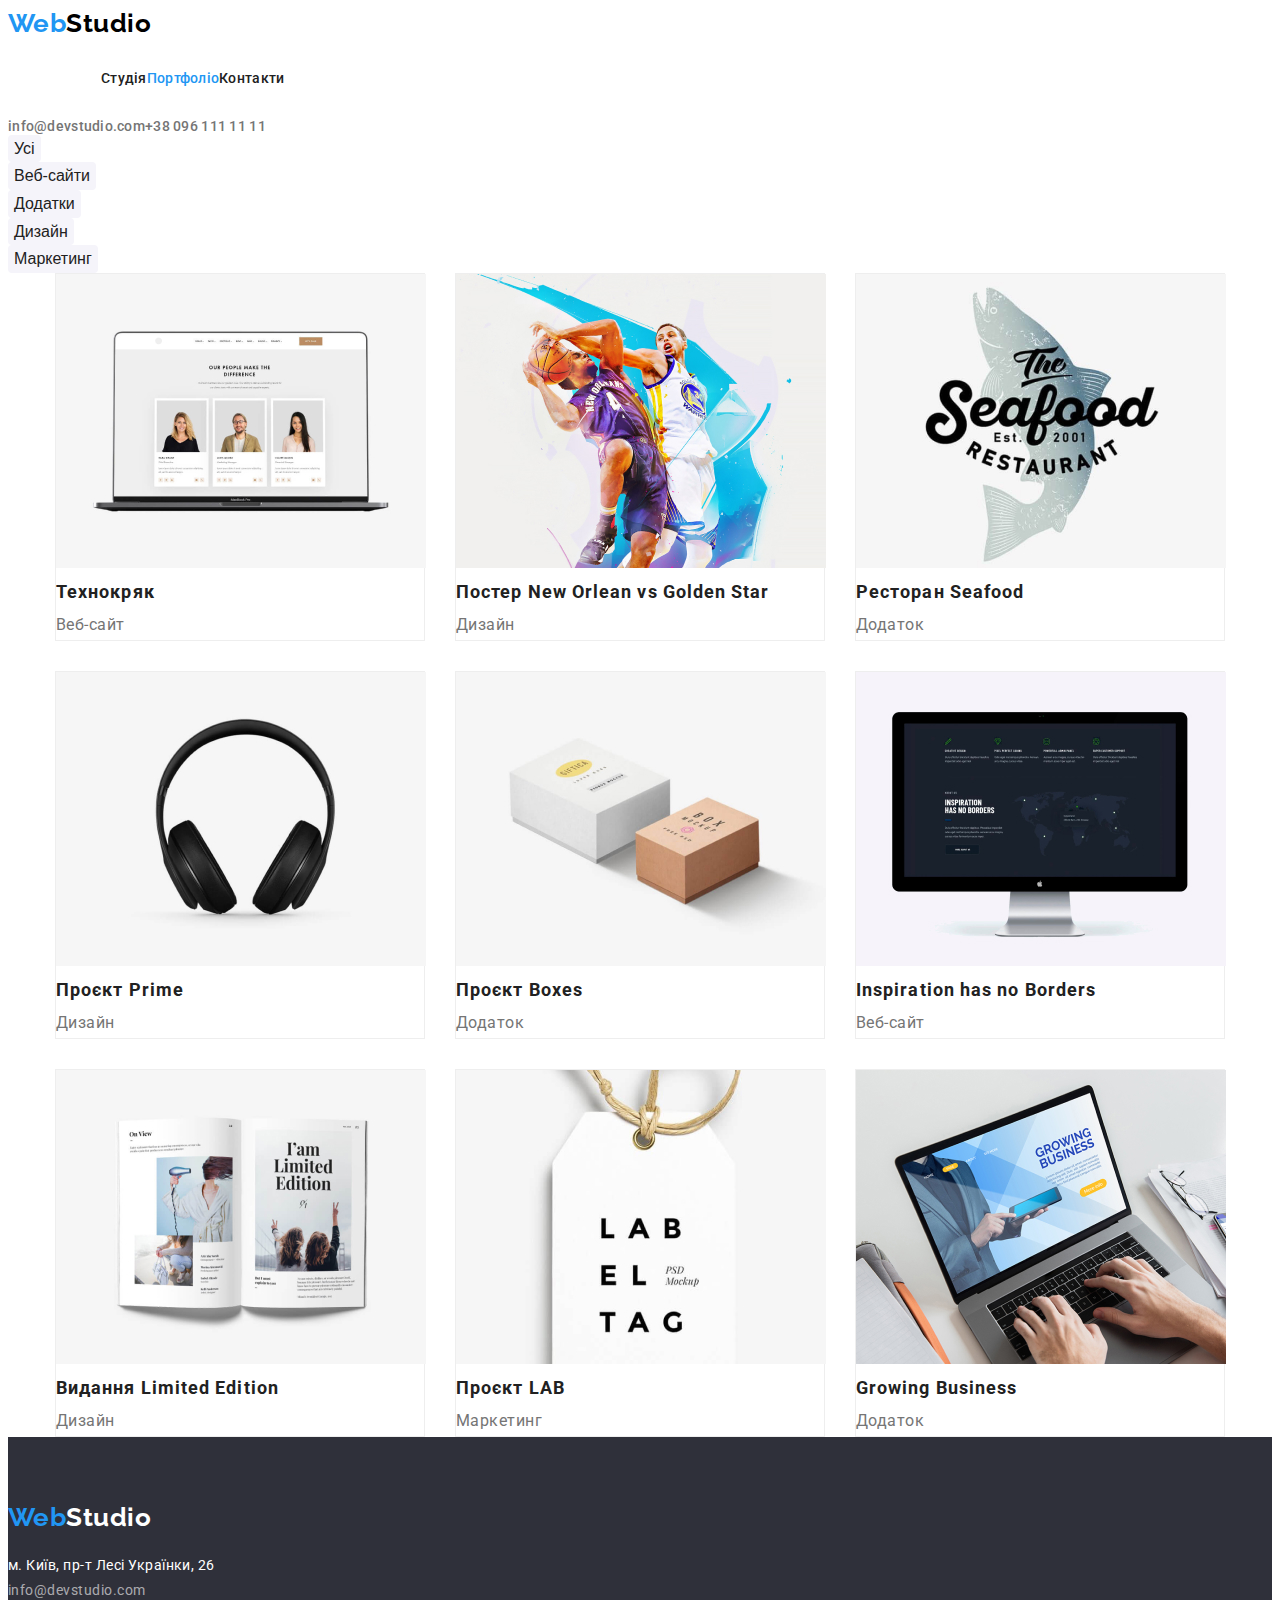
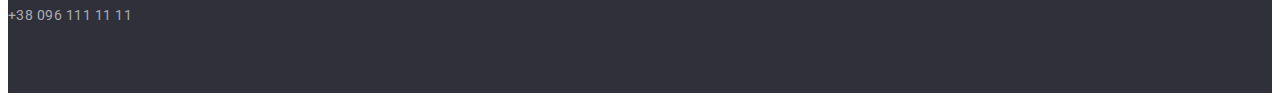
==== portfolio.html @ 0e22a560 "+" ====
<!DOCTYPE html>
<html lang="en">
  <head>
    <meta charset="UTF-8" />
    <meta http-equiv="X-UA-Compatible" content="IE=edge" />
    <meta name="viewport" content="width=device-width, initial-scale=1.0" />
    <title>Document</title>
    <link
      href="https://fonts.googleapis.com/css2?family=Raleway:wght@700&family=Roboto:wght@400;500;700;900&display=swap"
      rel="stylesheet" />
    <link rel="stylesheet" href="./css/styles.css" />
  </head>
  <body>
    <header class="header">
      <a href="/" class="logo"><span class="logotype">Web</span>Studio</a>

      <nav>
        <!-- Навігація на інші сторінки -->
        <ul class="site-nav list">
          <li><a href="./index.html" class="link studio">Студія</a></li>
          <li><a href="./portfolio.html" class="link active">Портфоліо</a></li>
          <li><a href="/" class="link contacts">Контакти</a></li>
        </ul>
      </nav>

      <ul class="auth-nav list">
        <li>
          <a href="mailto:info@devstudio.com" class="contacts"
            >info@devstudio.com</a
          >
        </li>
        <li>
          <a href="tel:+380961111111" class="contacts">+38 096 111 11 11</a>
        </li>
      </ul>
    </header>
    <main>
      <!--Section-->
      <section class="section">
        <ul class="list">
          <li>
            <button type="button" class="button2">Усі</button>
          </li>
          <li>
            <button type="button" class="button2">Веб-сайти</button>
          </li>
          <li>
            <button type="button" class="button2">Додатки</button>
          </li>
          <li>
            <button type="button" class="button2">Дизайн</button>
          </li>
          <li>
            <button type="button" class="button2">Маркетинг</button>
          </li>
        </ul>
        <div class="container">
          <h1 hidden></h1>
          <ul class="poster list">
            <li class="item">
              <a>
                <img
                  src="./images/img7.jpg"
                  alt="Екран монітору"
                  width="370"
                  height="294" />
                <div class="item-list">
                  <h2 class="section-hryak">Технокряк</h2>
                  <p class="paragraph3">Веб-сайт</p>
                </div>
              </a>
            </li>
            <li class="item">
              <a>
                <img
                  src="./images/img8.jpg"
                  alt="Гра у баскетбол"
                  width="370"
                  height="294" />
                <div class="item-list">
                  <h2 class="section-hryak">
                    Постер New Orlean vs Golden Star
                  </h2>
                  <p class="paragraph3">Дизайн</p>
                </div>
              </a>
            </li>
            <li class="item">
              <a>
                <img
                  src="./images/img9.jpg"
                  alt="Логотип ресторану Seafood"
                  width="370"
                  height="294" />
                <div class="item-list">
                  <h2 class="section-hryak">Ресторан Seafood</h2>
                  <p class="paragraph3">Додаток</p>
                </div>
              </a>
            </li>
            <li class="item">
              <a>
                <img
                  src="./images/img10.jpg"
                  alt="Навушники"
                  width="370"
                  height="294" />
                <div class="item-list">
                  <h2 class="section-hryak">Проєкт Prime</h2>
                  <p class="paragraph3">Дизайн</p>
                </div>
              </a>
            </li>
            <li class="item">
              <a>
                <img
                  src="./images/img11.jpg"
                  alt="Коробки"
                  width="370"
                  height="294" />
                <div class="item-list">
                  <h2 class="section-hryak">Проєкт Boxes</h2>
                  <p class="paragraph3">Додаток</p>
                </div>
              </a>
            </li>
            <li class="item">
              <a>
                <img
                  src="./images/img12.jpg"
                  alt="Екран монітору"
                  width="370"
                  height="294" />
                <div class="item-list">
                  <h2 class="section-hryak">Inspiration has no Borders</h2>
                  <p class="paragraph3">Веб-сайт</p>
                </div>
              </a>
            </li>
            <li class="item">
              <a>
                <img
                  src="./images/img13.jpg"
                  alt="Сучасний журнал"
                  width="370"
                  height="294" />
                <div class="item-list">
                  <h2 class="section-hryak">Видання Limited Edition</h2>
                  <p class="paragraph3">Дизайн</p>
                </div>
              </a>
            </li>
            <li class="item">
              <a>
                <img
                  src="./images/img14.jpg"
                  alt="Етикетка"
                  width="370"
                  height="294" />
                <div class="item-list">
                  <h2 class="section-hryak">Проєкт LAB</h2>
                  <p class="paragraph3">Маркетинг</p>
                </div>
              </a>
            </li>
            <li class="item">
              <a>
                <img
                  src="./images/img15.jpg"
                  alt="Робота за ноутбуком"
                  width="370"
                  height="294" />
                <div class="item-list">
                  <h2 class="section-hryak">Growing Business</h2>
                  <p class="paragraph3">Додаток</p>
                </div>
              </a>
            </li>
          </ul>
        </div>
      </section>
    </main>
    <!--address-->
    <footer class="footer">
      <a href="./index.html" class="logo-footer"
        ><span class="logotype-footer">Web</span>Studio</a
      >
      <address>
        <ul class="list">
          <li>
            <a
              href="https://www.google.com.ua/maps/@50.4851493,30.4721233,14z?hl=ru"
              target="_blank"
              rel="noopener noreferrer"
              class="city"
              >м. Київ, пр-т Лесі Українки, 26</a
            >
          </li>
          <li>
            <a href="mailto:info@devstudio.com" class="address"
              >info@devstudio.com</a
            >
          </li>
          <li>
            <a href="tel:+380961111111" class="address">+38 096 111 11 11</a>
          </li>
        </ul>
      </address>
    </footer>
  </body>
</html>
---- css/styles.css ----
:root {
  --primary-text-color: #212121;
  --secondary-text-color: #757575;
  --accent-color: #fff;
  --address-color: rgba(255, 255, 255, 0.6);
  --navigation-color: #2196f3;
  --primary-white-color: #fff;
  --background-color: #2f303a;
  --background-color2: #f5f5f5;
  --background-color3: #f5f4fa;
  --logo-color: #000000;
  --button-border-portfolio: #eeeeee;
  --button-portfolio-bckgrn: #ffffff;
}
html {
  box-sizing: border-box;
}
*,
*::before,
*::after {
  box-sizing: inherit;
}
body {
  background-color: var(--accent-color);
  color: var(--primary-text-color);
  font-family: "Roboto", sans-serif;
  letter-spacing: 0.03em;
  line-height: 1.44;
}
h1,
h2,
h3,
h4,
h5,
h6,
p {
  margin-top: 0;
  margin-bottom: 0;
}
/*
.box {
  /* border: 5px solid teal;
  padding: 20px;
  margin: 10px;
  margin-bottom: 20px;
 outline: 2px dashed tomato;
  margin-bottom: 20px;
  padding-: 20px;
  
  height: 100px;
  background-color: green;
}
.btn {
  display: inline-block;
  padding: 10px 20px;
  color: #fff;
  border: 2px solid black;
  border-radius: 2px;
  background-color: green;
  text-decoration: none;
}
.btn:hover {
  color: #f5f5f5;
  background-color: #000000;
  border-color: teal;
}
.btn-icon {
  display: inline-block;
  margin-right: 6px;
  width: 20px;
  height: 20px;
  background-color: skyblue;
  vertical-align: middle;
}
.box {
  height: 100px;
  width: 500px;
  background-color: palegoldenrod;
  margin: 0 auto;
}
*/
.container {
  width: 1200px;
  margin-left: auto;
  margin-right: auto;
  padding-left: 15px;
  padding-right: 15px;
  /*outline: 2px solid teal;*/
}

/*Header*/
.logo {
  color: var(--logo-color);
  font-family: Raleway, sans-serif;
  font-weight: 700;
  font-size: 26px;
  line-height: 1.19;
  text-decoration: none;
}
.header {
  background-color: var(--accent-color);
}
.logo:hover,
.logo:focus {
  color: var(--navigation-color);
}
.logotype {
  color: var(--navigation-color);
}
.list {
  padding: 0;
  margin: 0;
  list-style: none;
}
.main-nav {
  display: flex;
  align-items: center;
}

/*Site nav*/

.site-nav {
  margin-left: 93px;
  display: flex;
}
.site-nav .item {
  align-items: center;
}

/* background-color: darkturquoise;
  margin-right: 50px;
*/
.site-nav .item + .item {
  margin-left: 40px;
}

/*.site-nav .item:last-child{
  margin-right: 0;
}*/

.site-nav .item:not(:last-child) {
  margin-right: 50px;
}

.site-nav .link {
  display: block;
  padding-bottom: 32px;
  padding-top: 32px;
  color: var(--primary-text-color);
  font-weight: 500;
  font-size: 14px;
  line-height: 1.14;
  letter-spacing: 0.02em;
  text-decoration: none;
}

.site-nav .link:hover,
.site-nav .link:focus {
  color: var(--navigation-color);
}
.site-nav .active {
  color: var(--navigation-color);
}
.auth-nav {
  display: flex;
  margin-left: auto;
  font-weight: 500;
  font-size: 14px;
  line-height: 1.14;
}
.auth-nav .item + .item {
  margin-left: 50px;
}
.auth-nav .contacts:hover,
.auth-nav .contacts:focus {
  color: var(--navigation-color);
}
.contacts {
  color: var(--secondary-text-color);
  font-weight: 500;
  font-size: 14px;
  line-height: 1.14;
  letter-spacing: 0.02em;
  text-decoration: none;
  padding-bottom: 32px;
  padding-top: 32px;
}

/*Hero*/
.hero-title {
  color: var(--accent-color);
  font-weight: 900;
  font-size: 44px;
  line-height: 1.36;
  text-align: center;
  letter-spacing: 0.06em;
  text-transform: uppercase;
  margin-top: 0;
  margin-bottom: 30px;
}
/*Section*/
.hero {
  background-color: var(--background-color);
  color: var(--primary-text-color);
  padding-top: 200px;
  padding-bottom: 200px;
}
/*Section*/

.features-list .title {
  color: var(--primary-text-color);
}
.features-list {
  display: flex;
  flex-wrap: wrap;
}
.features-list .item {
  width: 270px;
  background-color: darkblue;
}
.paragraph {
  color: var(--secondary-text-color);
  font-weight: 400;
  font-size: 14px;
  line-height: 1.71;
  margin-bottom: 94px;
}
.section.no-padding {
  padding-top: 0;
  padding-bottom: 0;
}
.section-title {
  color: var(--primary-text-color);
  font-weight: 700;
  font-size: 14px;
  line-height: 1.14;
  text-transform: uppercase;
}
.section-title2 {
  color: var(--primary-text-color);
  font-weight: 700;
  font-size: 36px;
  line-height: 42px;
  text-align: center;
  margin-bottom: 50px;
  margin-top: 188px;
}
.section-hryak {
  color: var(--primary-text-color);
  font-weight: 700;
  font-size: 18px;
  line-height: 2;
  letter-spacing: 0.06em;
}
.button-hero {
  border-radius: 4px;
  background-color: var(--navigation-color);
  color: var(--primary-white-color);
  font-family: inherit;
  text-decoration: none;
  font-weight: 700;
  font-size: 16px;
  line-height: 1.9;
  display: block;
  text-align: center;
  letter-spacing: 0.06em;
  margin: 0 auto;
  padding: 10px 32px;
  min-width: 216px;
  /* cursor: pointer;
  display: inline-block; */
}
.button-hero:active {
  background-color: var(--primary-white-color);
  color: #2196f3;
}
.button2 {
  color: var(--primary-text-color);
  background: var(--background-color3);
  font-weight: 500;
  font-size: 16px;
  line-height: 1.6;
  text-align: center;
  border-radius: 4px;
  text-decoration: none;
  border: none;
}
.button2:hover,
.button2:focus {
  color: var(--primary-white-color);
  background-color: var(--navigation-color);
  border-radius: 4px;
}
.button2:active {
  background-color: var(--primary-white-color);
  color: var(--navigation-color);
}

.paragraph2 {
  color: var(--secondary-text-color);
  font-weight: 400;
  font-size: 16px;
  line-height: 1.18;
  text-align: center;
}
.paragraph3 {
  color: var(--secondary-text-color);
  font-weight: 400;
  font-size: 16px;
  line-height: 1.87;
}
.people {
  background: var(--background-color3);
}
.title {
  font-weight: 700;
  font-size: 14px;
  line-height: 1.14;
  margin-bottom: 10px;
}
.title2 {
  color: var(--primary-text-color);
  font-weight: 500;
  font-size: 16px;
  line-height: 1.18;
  text-align: center;
  margin-bottom: 10px;
}
/*Footer*/
.logo-footer {
  color: var(--accent-color);
  font-family: "Raleway";
  font-style: normal;
  font-weight: 700;
  font-size: 26px;
  line-height: 1.2;
  text-decoration: none;
  display: inline-block;
  margin-bottom: 20px;
}
.logotype-footer {
  color: var(--navigation-color);
}
.logo-footer:hover,
.logo-footer:focus {
  color: var(--navigation-color);
}
.footer {
  background-color: var(--background-color);
}
.address:hover,
.address:focus {
  color: var(--navigation-color);
}
.city {
  color: var(--primary-white-color);
  font-style: normal;
  font-weight: 400;
  font-size: 14px;
  line-height: 1.71;
  text-decoration: none;
  display: inline-block;
}
.city:hover,
.city:focus {
  color: var(--navigation-color);
}
.address {
  color: var(--address-color);
  font-style: normal;
  font-weight: 400;
  font-size: 14px;
  line-height: 1.71;
  text-decoration: none;
  margin-bottom: 9px;
}
.footer {
  padding-top: 65px;
  padding-bottom: 65px;
}

/* Portfolio*/

/*.container {
  width: 1200px;
  padding-left: ;
  padding-right: ;
  margin-left: auto;
  margin-right: auto;
}*/

.poster {
  display: flex;
  flex-wrap: wrap;
  gap: 30px;
}
.poster .item {
  width: 370px;
  background-color: var(--button-portfolio-bckgrn);
  border: 1px solid var(--button-border-portfolio);
}
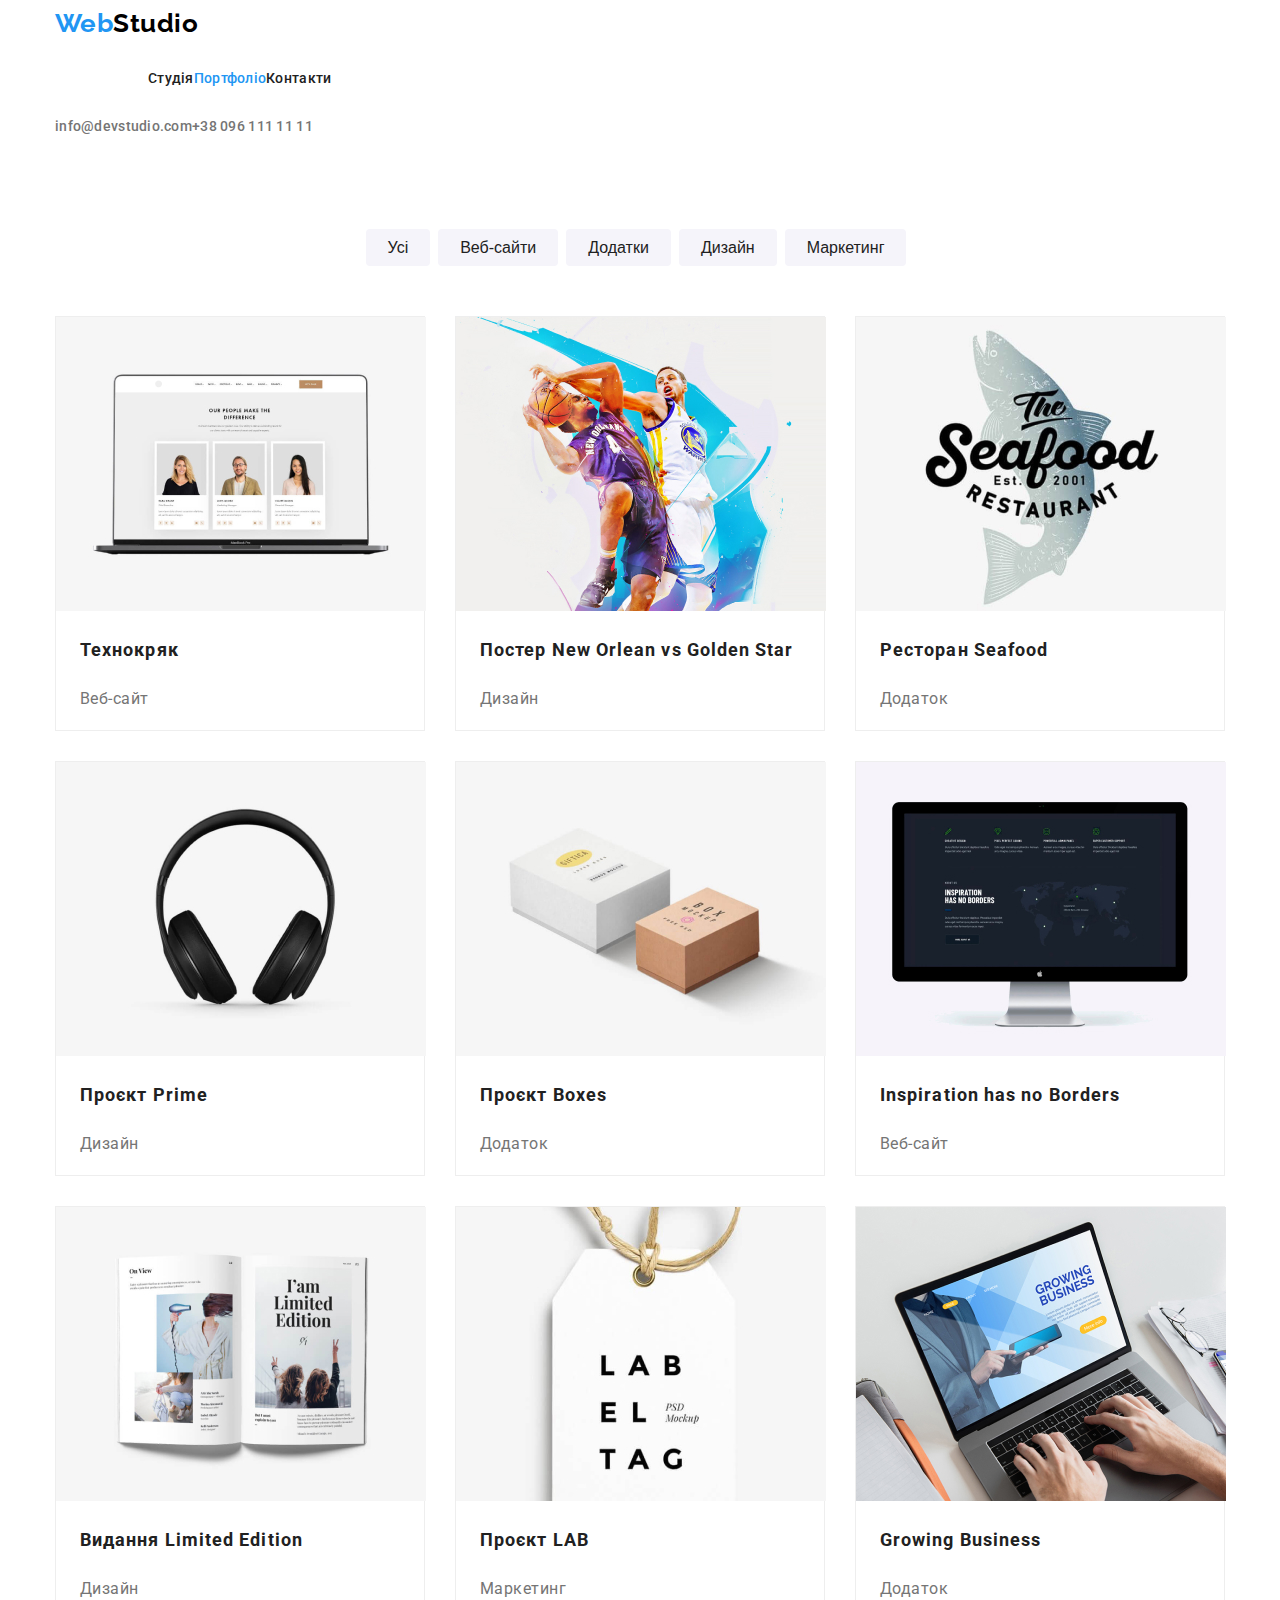
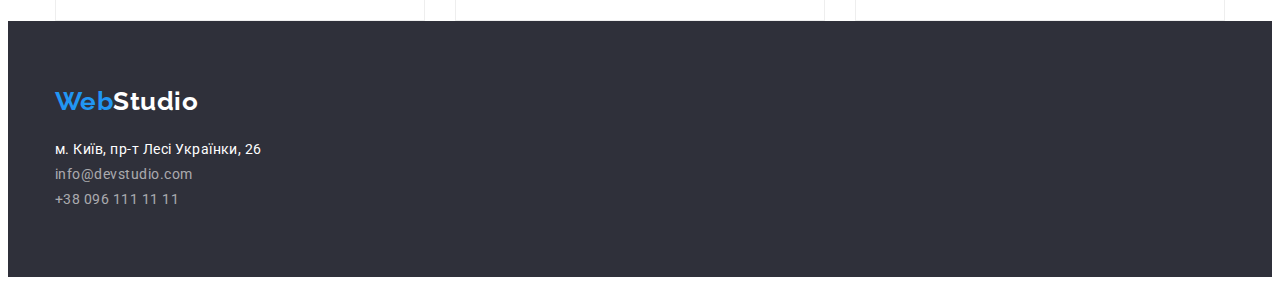
==== commit 5336495e: "+" ====
--- a/portfolio.html
+++ b/portfolio.html
@@ -12,48 +12,54 @@
   </head>
   <body>
     <header class="header">
-      <a href="/" class="logo"><span class="logotype">Web</span>Studio</a>
+      <div class="container">
+        <a href="/" class="logo"><span class="logotype">Web</span>Studio</a>
 
-      <nav>
-        <!-- Навігація на інші сторінки -->
-        <ul class="site-nav list">
-          <li><a href="./index.html" class="link studio">Студія</a></li>
-          <li><a href="./portfolio.html" class="link active">Портфоліо</a></li>
-          <li><a href="/" class="link contacts">Контакти</a></li>
+        <nav>
+          <!-- Навігація на інші сторінки -->
+          <ul class="site-nav list">
+            <li><a href="./index.html" class="link studio">Студія</a></li>
+            <li>
+              <a href="./portfolio.html" class="link active">Портфоліо</a>
+            </li>
+            <li><a href="/" class="link contacts">Контакти</a></li>
+          </ul>
+        </nav>
+
+        <ul class="auth-nav list">
+          <li>
+            <a href="mailto:info@devstudio.com" class="contacts"
+              >info@devstudio.com</a
+            >
+          </li>
+          <li>
+            <a href="tel:+380961111111" class="contacts">+38 096 111 11 11</a>
+          </li>
         </ul>
-      </nav>
-
-      <ul class="auth-nav list">
-        <li>
-          <a href="mailto:info@devstudio.com" class="contacts"
-            >info@devstudio.com</a
-          >
-        </li>
-        <li>
-          <a href="tel:+380961111111" class="contacts">+38 096 111 11 11</a>
-        </li>
-      </ul>
+      </div>
     </header>
     <main>
       <!--Section-->
       <section class="section">
-        <ul class="list">
-          <li>
-            <button type="button" class="button2">Усі</button>
-          </li>
-          <li>
-            <button type="button" class="button2">Веб-сайти</button>
-          </li>
-          <li>
-            <button type="button" class="button2">Додатки</button>
-          </li>
-          <li>
-            <button type="button" class="button2">Дизайн</button>
-          </li>
-          <li>
-            <button type="button" class="button2">Маркетинг</button>
-          </li>
-        </ul>
+        <div class="container">
+          <ul class="knopka list">
+            <li class="item">
+              <button type="button" class="button2">Усі</button>
+            </li>
+            <li class="item">
+              <button type="button" class="button2">Веб-сайти</button>
+            </li>
+            <li class="item">
+              <button type="button" class="button2">Додатки</button>
+            </li>
+            <li class="item">
+              <button type="button" class="button2">Дизайн</button>
+            </li>
+            <li class="item">
+              <button type="button" class="button2">Маркетинг</button>
+            </li>
+          </ul>
+        </div>
         <div class="container">
           <h1 hidden></h1>
           <ul class="poster list">
@@ -182,30 +188,32 @@
     </main>
     <!--address-->
     <footer class="footer">
-      <a href="./index.html" class="logo-footer"
-        ><span class="logotype-footer">Web</span>Studio</a
-      >
-      <address>
-        <ul class="list">
-          <li>
-            <a
-              href="https://www.google.com.ua/maps/@50.4851493,30.4721233,14z?hl=ru"
-              target="_blank"
-              rel="noopener noreferrer"
-              class="city"
-              >м. Київ, пр-т Лесі Українки, 26</a
-            >
-          </li>
-          <li>
-            <a href="mailto:info@devstudio.com" class="address"
-              >info@devstudio.com</a
-            >
-          </li>
-          <li>
-            <a href="tel:+380961111111" class="address">+38 096 111 11 11</a>
-          </li>
-        </ul>
-      </address>
+      <div class="container">
+        <a href="./index.html" class="logo-footer"
+          ><span class="logotype-footer">Web</span>Studio</a
+        >
+        <address>
+          <ul class="list">
+            <li>
+              <a
+                href="https://www.google.com.ua/maps/@50.4851493,30.4721233,14z?hl=ru"
+                target="_blank"
+                rel="noopener noreferrer"
+                class="city"
+                >м. Київ, пр-т Лесі Українки, 26</a
+              >
+            </li>
+            <li>
+              <a href="mailto:info@devstudio.com" class="address"
+                >info@devstudio.com</a
+              >
+            </li>
+            <li>
+              <a href="tel:+380961111111" class="address">+38 096 111 11 11</a>
+            </li>
+          </ul>
+        </address>
+      </div>
     </footer>
   </body>
 </html>
--- a/css/styles.css
+++ b/css/styles.css
@@ -11,6 +11,9 @@
   --logo-color: #000000;
   --button-border-portfolio: #eeeeee;
   --button-portfolio-bckgrn: #ffffff;
+  --box-shadow-people: 0px 1px 3px rgba(0, 0, 0, 0.12),
+    0px 1px 1px rgba(0, 0, 0, 0.14), 0px 2px 1px rgba(0, 0, 0, 0.2);
+  --border-radius-people: 0px 0px 4px 4px;
 }
 html {
   box-sizing: border-box;
@@ -27,6 +30,7 @@
   letter-spacing: 0.03em;
   line-height: 1.44;
 }
+/*
 h1,
 h2,
 h3,
@@ -37,7 +41,6 @@
   margin-top: 0;
   margin-bottom: 0;
 }
-/*
 .box {
   /* border: 5px solid teal;
   padding: 20px;
@@ -198,13 +201,13 @@
   margin-top: 0;
   margin-bottom: 30px;
 }
-/*Section*/
 .hero {
   background-color: var(--background-color);
   color: var(--primary-text-color);
   padding-top: 200px;
   padding-bottom: 200px;
 }
+
 /*Section*/
 
 .features-list .title {
@@ -216,8 +219,30 @@
 }
 .features-list .item {
   width: 270px;
-  background-color: darkblue;
-}
+  margin-right: 30px;
+  margin-top: 94px;
+}
+.features-list .item:last-child {
+  margin-right: 0px;
+}
+/*
+.people {
+  background: var(--background-color3);
+  display: flex;
+  flex-wrap: wrap;
+}
+.people .item {
+  width: 270px;
+  background-color: var(--accent-color);
+  margin-bottom: 94px;
+  box-shadow: var(--box-shadow-people);
+  border-radius: var(--border-radius-people);
+  margin-right: 30px;
+}
+.people .item:last-child {
+  margin-right:0px;
+}*/
+
 .paragraph {
   color: var(--secondary-text-color);
   font-weight: 400;
@@ -243,7 +268,7 @@
   line-height: 42px;
   text-align: center;
   margin-bottom: 50px;
-  margin-top: 188px;
+  margin-top: 94px;
 }
 .section-hryak {
   color: var(--primary-text-color);
@@ -284,6 +309,19 @@
   border-radius: 4px;
   text-decoration: none;
   border: none;
+  border-radius: 4px;
+  padding: 6px 22px;
+  margin-right: 8px;
+}
+.item .button2:not(last-child) {
+  margin-right: 8px;
+}
+.knopka {
+  display: flex;
+  flex-wrap: wrap;
+  margin-bottom: 50px;
+  margin-top: 94px;
+  justify-content: center;
 }
 .button2:hover,
 .button2:focus {
@@ -311,6 +349,31 @@
 }
 .people {
   background: var(--background-color3);
+  display: flex;
+  flex-wrap: wrap;
+}
+.people .item {
+  width: 270px;
+  background-color: var(--accent-color);
+  margin-bottom: 94px;
+  box-shadow: var(--box-shadow-people);
+  border-radius: var(--border-radius-people);
+  margin-right: 30px;
+}
+.people .item:last-child {
+  margin-right: 0px;
+}
+.devices {
+  display: flex;
+  flex-wrap: wrap;
+  margin-top: 50px;
+  margin-bottom: 94px;
+}
+.devices .item {
+  margin-right: 30px;
+}
+.devices .item:last-child {
+  margin-right: 0px;
 }
 .title {
   font-weight: 700;
@@ -398,4 +461,9 @@
   width: 370px;
   background-color: var(--button-portfolio-bckgrn);
   border: 1px solid var(--button-border-portfolio);
-}
+  margin-bottom: 94 px;
+}
+.item-list {
+  padding-left: 24px;
+  padding-right: 24px;
+}
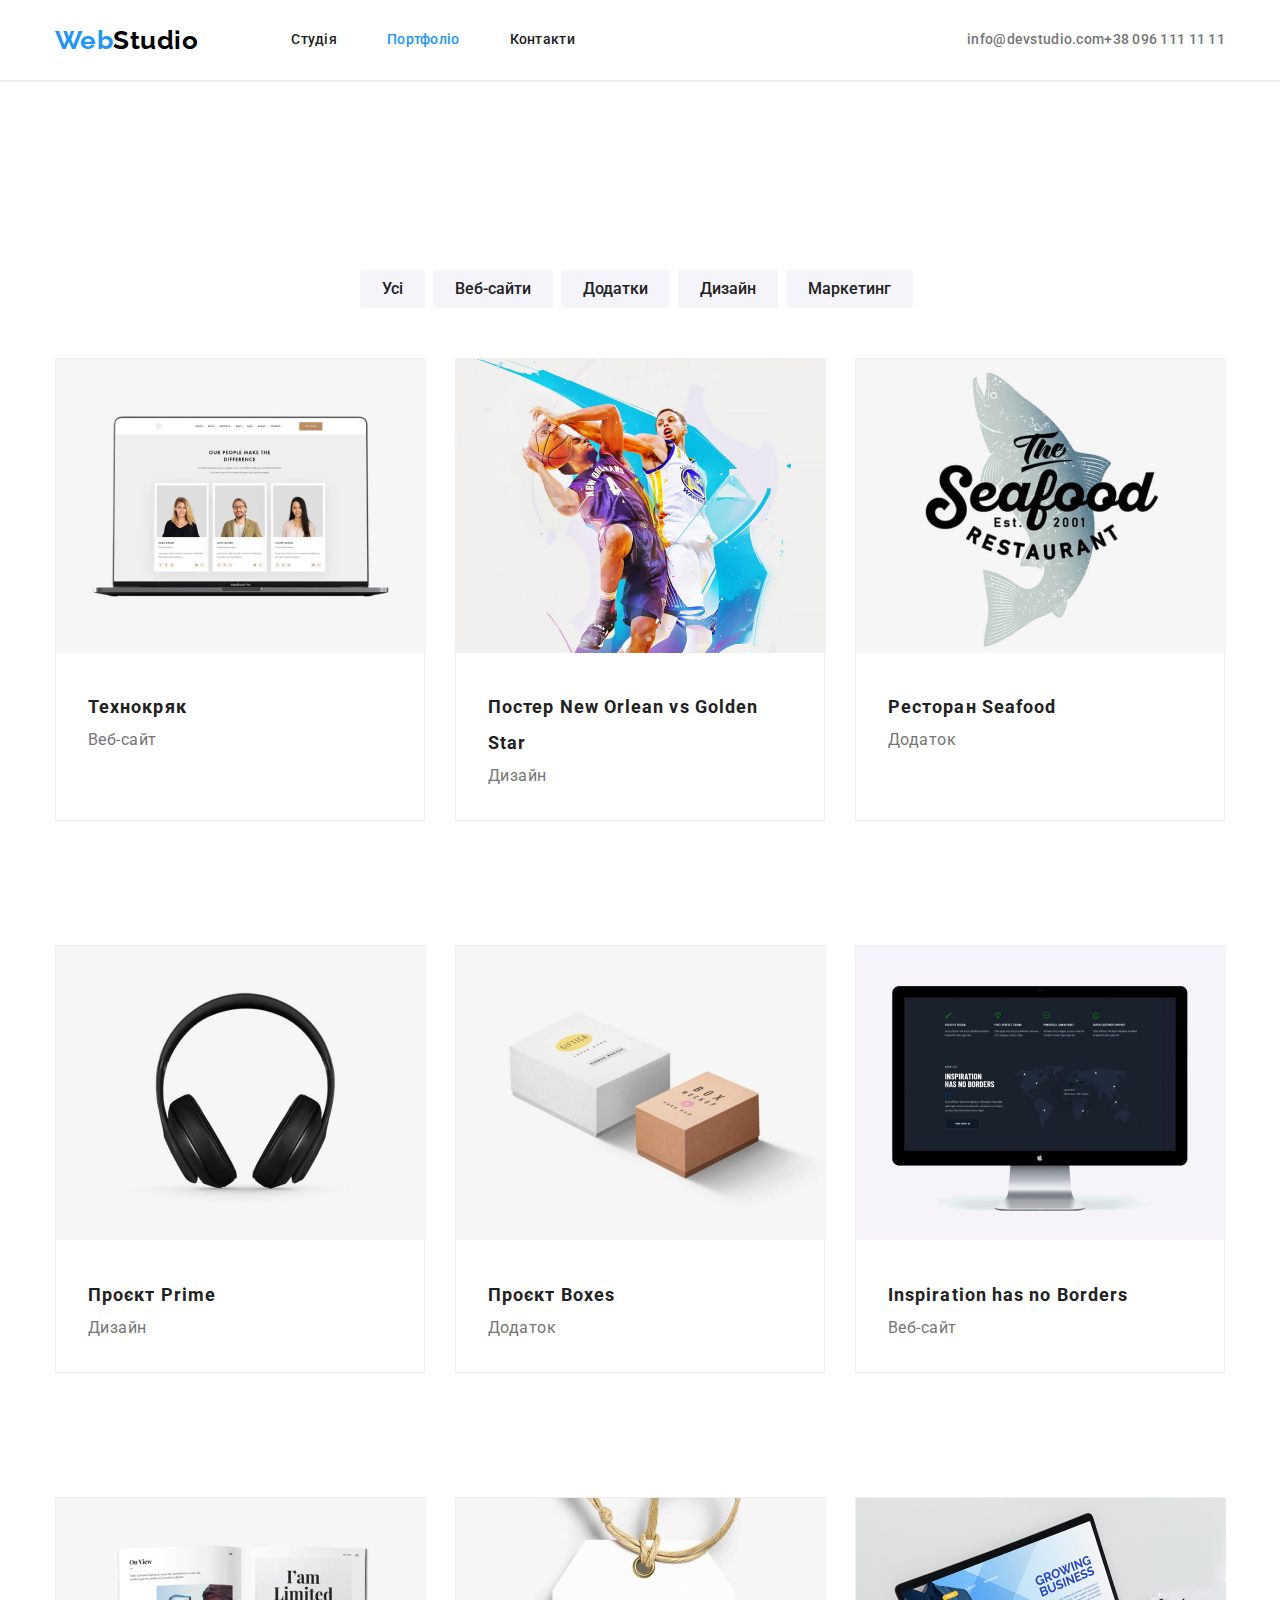
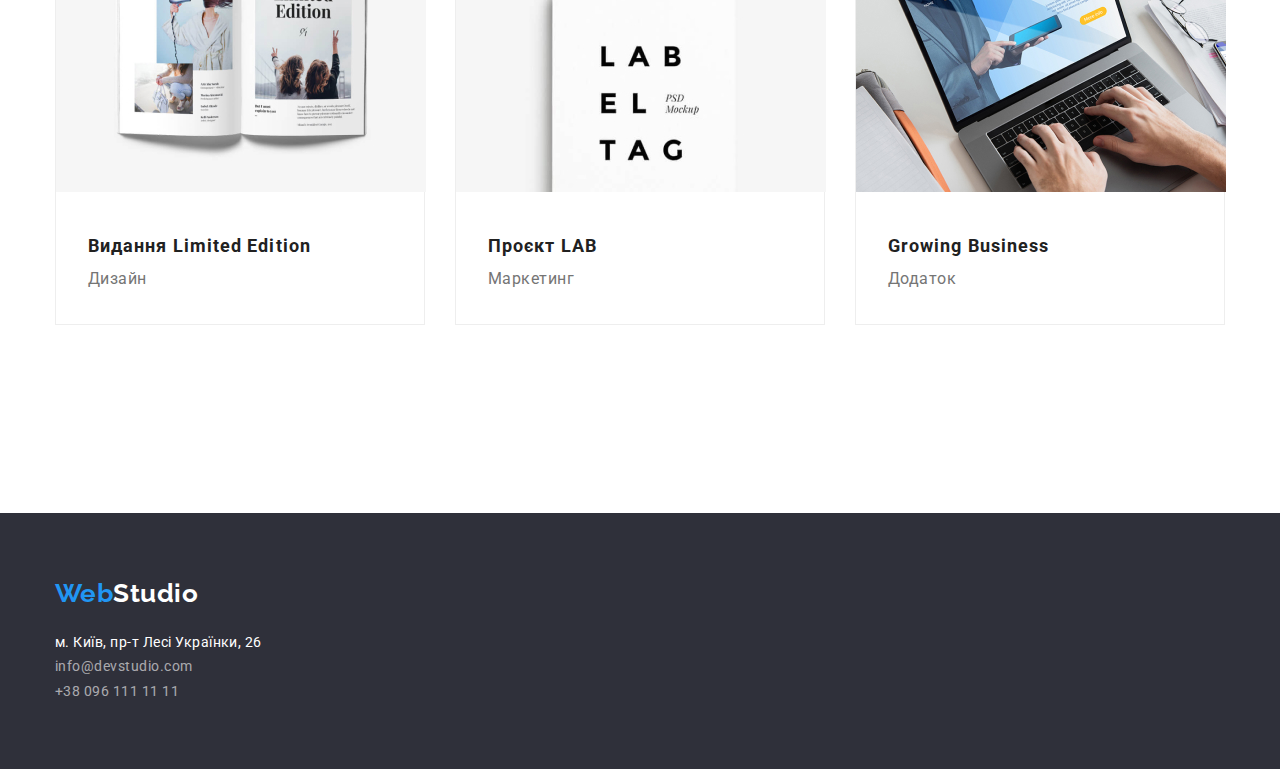
==== commit ca638ac5: "+" ====
--- a/portfolio.html
+++ b/portfolio.html
@@ -8,21 +8,25 @@
     <link
       href="https://fonts.googleapis.com/css2?family=Raleway:wght@700&family=Roboto:wght@400;500;700;900&display=swap"
       rel="stylesheet" />
+    <link
+      rel="stylesheet"
+      href="https://cdnjs.cloudflare.com/ajax/libs/modern-normalize/1.1.0/modern-normalize.min.css" />
     <link rel="stylesheet" href="./css/styles.css" />
   </head>
-  <body>
+  <body class="page">
     <header class="header">
-      <div class="container">
+      <div class="container main-nav">
         <a href="/" class="logo"><span class="logotype">Web</span>Studio</a>
-
         <nav>
           <!-- Навігація на інші сторінки -->
           <ul class="site-nav list">
-            <li><a href="./index.html" class="link studio">Студія</a></li>
-            <li>
+            <li class="item">
+              <a href="./index.html" class="link studio">Студія</a>
+            </li>
+            <li class="item">
               <a href="./portfolio.html" class="link active">Портфоліо</a>
             </li>
-            <li><a href="/" class="link contacts">Контакти</a></li>
+            <li class="item"><a href="/" class="link contacts">Контакти</a></li>
           </ul>
         </nav>
 
@@ -37,6 +41,7 @@
           </li>
         </ul>
       </div>
+      <div class="strip"></div>
     </header>
     <main>
       <!--Section-->
--- a/css/styles.css
+++ b/css/styles.css
@@ -22,6 +22,8 @@
 *::before,
 *::after {
   box-sizing: inherit;
+  margin: 0;
+  padding: 0;
 }
 body {
   background-color: var(--accent-color);
@@ -30,7 +32,6 @@
   letter-spacing: 0.03em;
   line-height: 1.44;
 }
-/*
 h1,
 h2,
 h3,
@@ -41,6 +42,7 @@
   margin-top: 0;
   margin-bottom: 0;
 }
+/*
 .box {
   /* border: 5px solid teal;
   padding: 20px;
@@ -120,6 +122,10 @@
   align-items: center;
 }
 
+.strip {
+  width: 1200;
+  border: 1px solid #ececec;
+}
 /*Site nav*/
 
 .site-nav {
@@ -130,12 +136,9 @@
   align-items: center;
 }
 
-/* background-color: darkturquoise;
-  margin-right: 50px;
-*/
-.site-nav .item + .item {
+/* .site-nav .item + .item {
   margin-left: 40px;
-}
+} */
 
 /*.site-nav .item:last-child{
   margin-right: 0;
@@ -202,13 +205,17 @@
   margin-bottom: 30px;
 }
 .hero {
+  display: block;
   background-color: var(--background-color);
   color: var(--primary-text-color);
-  padding-top: 200px;
-  padding-bottom: 200px;
 }
 
 /*Section*/
+
+.section {
+  padding-bottom: 94px;
+  padding-top: 94px;
+}
 
 .features-list .title {
   color: var(--primary-text-color);
@@ -220,7 +227,6 @@
 .features-list .item {
   width: 270px;
   margin-right: 30px;
-  margin-top: 94px;
 }
 .features-list .item:last-child {
   margin-right: 0px;
@@ -248,11 +254,10 @@
   font-weight: 400;
   font-size: 14px;
   line-height: 1.71;
-  margin-bottom: 94px;
-}
-.section.no-padding {
+}
+.section .no-padding {
   padding-top: 0;
-  padding-bottom: 0;
+  padding-bottom: 94px;
 }
 .section-title {
   color: var(--primary-text-color);
@@ -268,7 +273,6 @@
   line-height: 42px;
   text-align: center;
   margin-bottom: 50px;
-  margin-top: 94px;
 }
 .section-hryak {
   color: var(--primary-text-color);
@@ -292,6 +296,7 @@
   margin: 0 auto;
   padding: 10px 32px;
   min-width: 216px;
+  border: 0;
   /* cursor: pointer;
   display: inline-block; */
 }
@@ -355,7 +360,6 @@
 .people .item {
   width: 270px;
   background-color: var(--accent-color);
-  margin-bottom: 94px;
   box-shadow: var(--box-shadow-people);
   border-radius: var(--border-radius-people);
   margin-right: 30px;
@@ -367,7 +371,6 @@
   display: flex;
   flex-wrap: wrap;
   margin-top: 50px;
-  margin-bottom: 94px;
 }
 .devices .item {
   margin-right: 30px;
@@ -461,9 +464,8 @@
   width: 370px;
   background-color: var(--button-portfolio-bckgrn);
   border: 1px solid var(--button-border-portfolio);
-  margin-bottom: 94 px;
+  margin-bottom: 94px;
 }
 .item-list {
-  padding-left: 24px;
-  padding-right: 24px;
-}
+  padding: 30px 32px;
+}
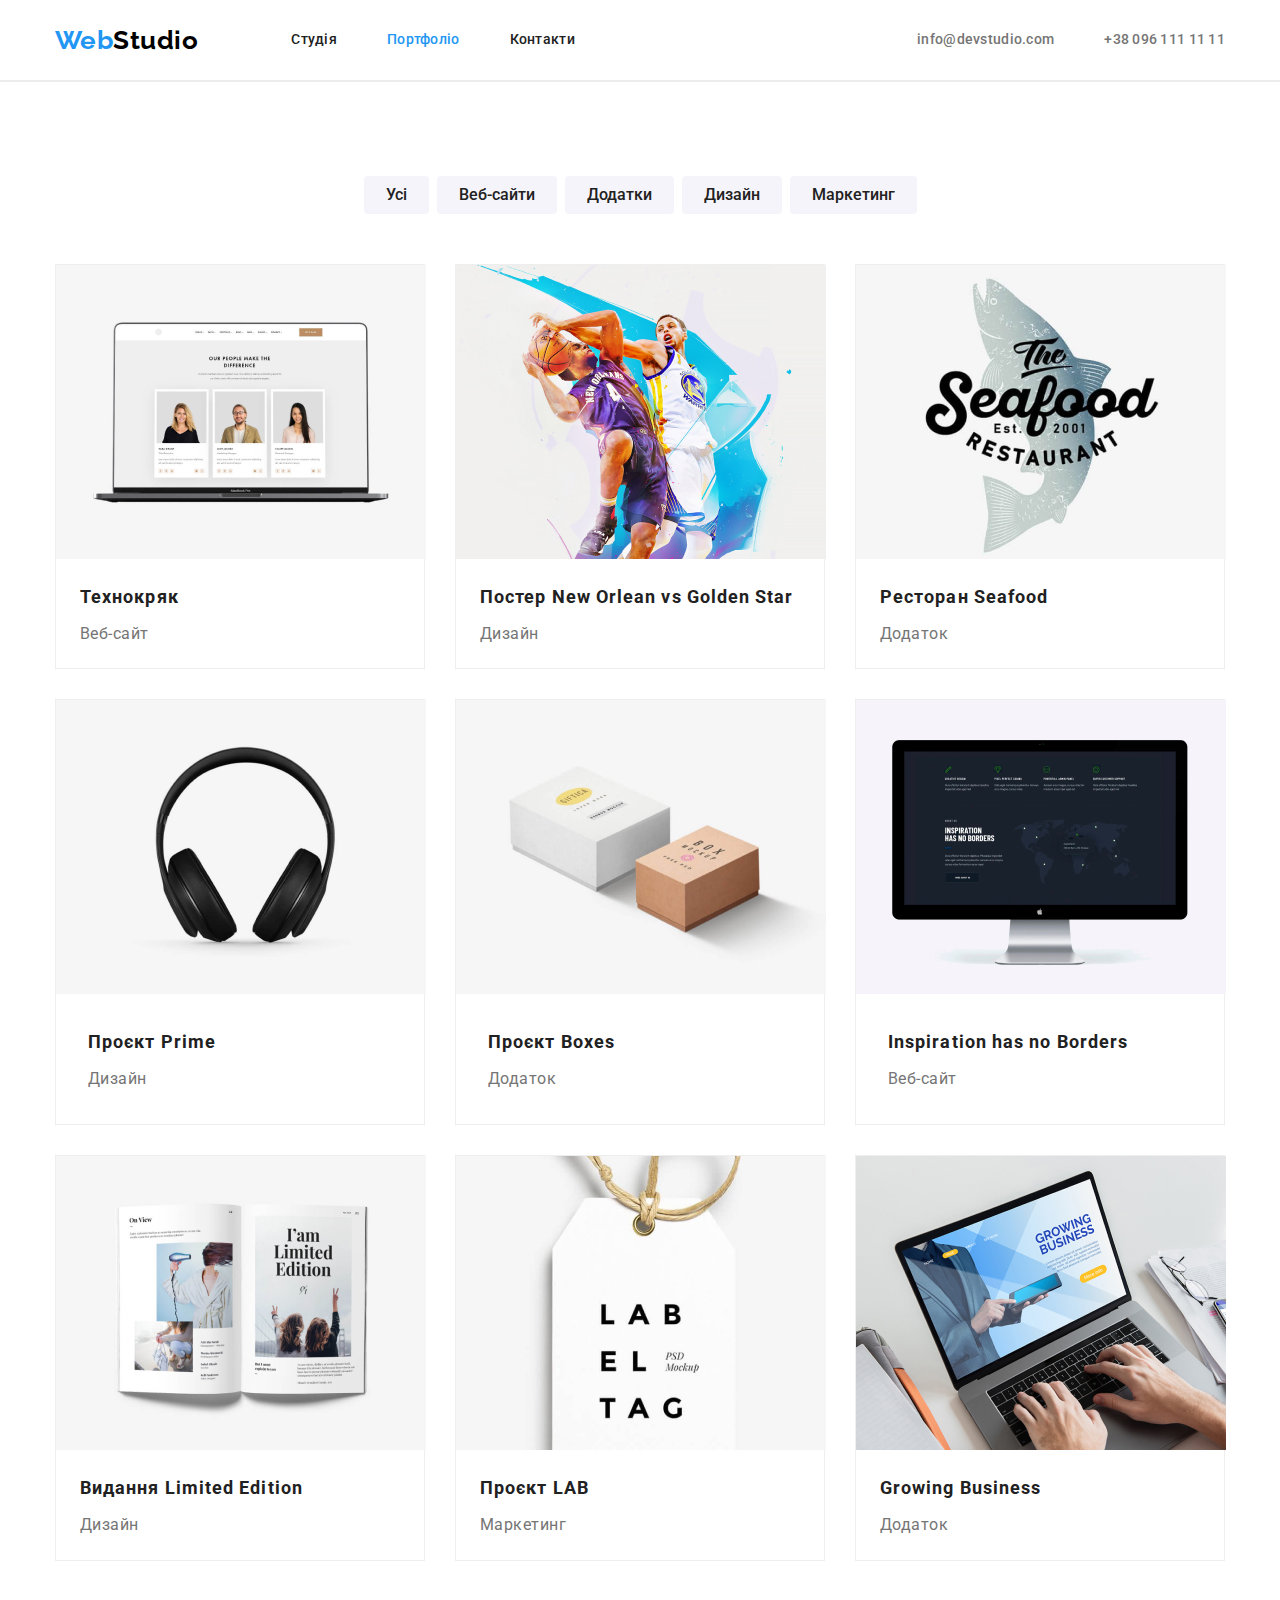
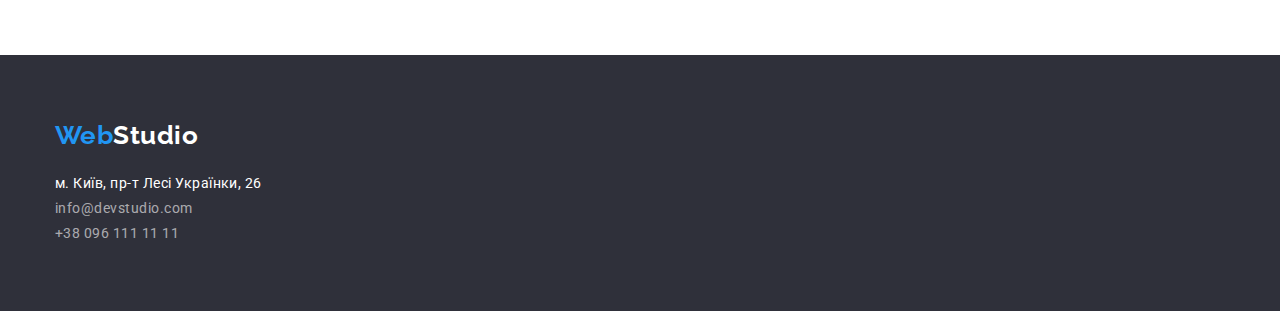
==== commit 5fec0b3b: "+" ====
--- a/portfolio.html
+++ b/portfolio.html
@@ -31,12 +31,12 @@
         </nav>
 
         <ul class="auth-nav list">
-          <li>
+          <li class="item">
             <a href="mailto:info@devstudio.com" class="contacts"
               >info@devstudio.com</a
             >
           </li>
-          <li>
+          <li class="item">
             <a href="tel:+380961111111" class="contacts">+38 096 111 11 11</a>
           </li>
         </ul>
@@ -75,7 +75,7 @@
                   alt="Екран монітору"
                   width="370"
                   height="294" />
-                <div class="item-list">
+                <div class="item-list2">
                   <h2 class="section-hryak">Технокряк</h2>
                   <p class="paragraph3">Веб-сайт</p>
                 </div>
@@ -88,7 +88,7 @@
                   alt="Гра у баскетбол"
                   width="370"
                   height="294" />
-                <div class="item-list">
+                <div class="item-list2">
                   <h2 class="section-hryak">
                     Постер New Orlean vs Golden Star
                   </h2>
@@ -103,7 +103,7 @@
                   alt="Логотип ресторану Seafood"
                   width="370"
                   height="294" />
-                <div class="item-list">
+                <div class="item-list2">
                   <h2 class="section-hryak">Ресторан Seafood</h2>
                   <p class="paragraph3">Додаток</p>
                 </div>
@@ -155,7 +155,7 @@
                   alt="Сучасний журнал"
                   width="370"
                   height="294" />
-                <div class="item-list">
+                <div class="item-list2">
                   <h2 class="section-hryak">Видання Limited Edition</h2>
                   <p class="paragraph3">Дизайн</p>
                 </div>
@@ -168,7 +168,7 @@
                   alt="Етикетка"
                   width="370"
                   height="294" />
-                <div class="item-list">
+                <div class="item-list2">
                   <h2 class="section-hryak">Проєкт LAB</h2>
                   <p class="paragraph3">Маркетинг</p>
                 </div>
@@ -181,7 +181,7 @@
                   alt="Робота за ноутбуком"
                   width="370"
                   height="294" />
-                <div class="item-list">
+                <div class="item-list2">
                   <h2 class="section-hryak">Growing Business</h2>
                   <p class="paragraph3">Додаток</p>
                 </div>
--- a/css/styles.css
+++ b/css/styles.css
@@ -42,6 +42,11 @@
   margin-top: 0;
   margin-bottom: 0;
 }
+
+img {
+  height: auto;
+  vertical-align: top;
+}
 /*
 .box {
   /* border: 5px solid teal;
@@ -174,6 +179,7 @@
   font-size: 14px;
   line-height: 1.14;
 }
+
 .auth-nav .item + .item {
   margin-left: 50px;
 }
@@ -204,11 +210,6 @@
   margin-top: 0;
   margin-bottom: 30px;
 }
-.hero {
-  display: block;
-  background-color: var(--background-color);
-  color: var(--primary-text-color);
-}
 
 /*Section*/
 
@@ -216,7 +217,12 @@
   padding-bottom: 94px;
   padding-top: 94px;
 }
-
+.hero {
+  background-color: var(--background-color);
+  color: var(--primary-text-color);
+  padding-bottom: 200px;
+  padding-top: 200px;
+}
 .features-list .title {
   color: var(--primary-text-color);
 }
@@ -255,9 +261,9 @@
   font-size: 14px;
   line-height: 1.71;
 }
-.section .no-padding {
-  padding-top: 0;
-  padding-bottom: 94px;
+.no-padding {
+  padding-top: 94px;
+  padding-bottom: 0px;
 }
 .section-title {
   color: var(--primary-text-color);
@@ -316,17 +322,20 @@
   border: none;
   border-radius: 4px;
   padding: 6px 22px;
+}
+/* .item .button2:not(last-child) {
   margin-right: 8px;
-}
-.item .button2:not(last-child) {
+ }
+  */
+
+.knopka {
+  display: flex;
+  flex-wrap: wrap;
+  margin-bottom: 50px;
+  justify-content: center;
+}
+.knopka .item:not(:nth-child(5n)) {
   margin-right: 8px;
-}
-.knopka {
-  display: flex;
-  flex-wrap: wrap;
-  margin-bottom: 50px;
-  margin-top: 94px;
-  justify-content: center;
 }
 .button2:hover,
 .button2:focus {
@@ -351,6 +360,7 @@
   font-weight: 400;
   font-size: 16px;
   line-height: 1.87;
+  margin-top: 4px;
 }
 .people {
   background: var(--background-color3);
@@ -464,8 +474,11 @@
   width: 370px;
   background-color: var(--button-portfolio-bckgrn);
   border: 1px solid var(--button-border-portfolio);
-  margin-bottom: 94px;
+  /* margin-bottom: 94px; */
 }
 .item-list {
   padding: 30px 32px;
 }
+.item-list2 {
+  padding: 20px 24px;
+}
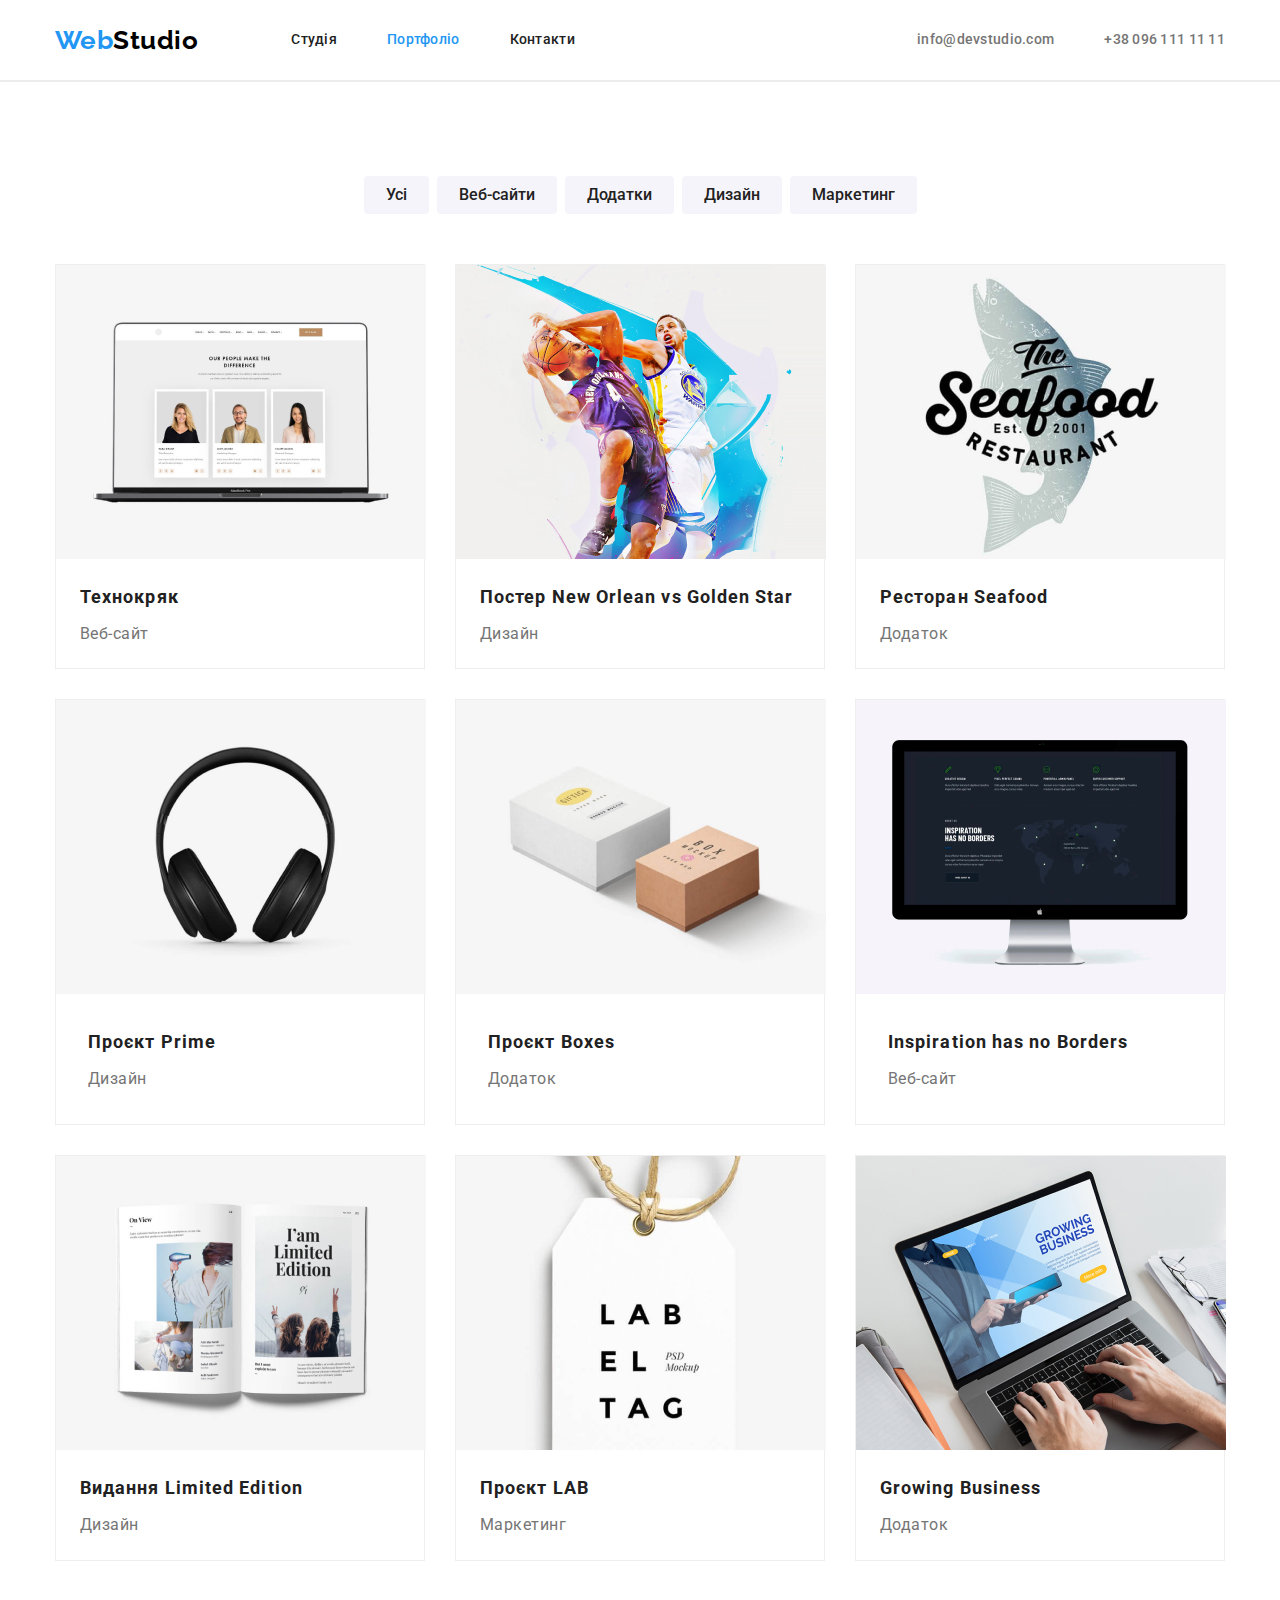
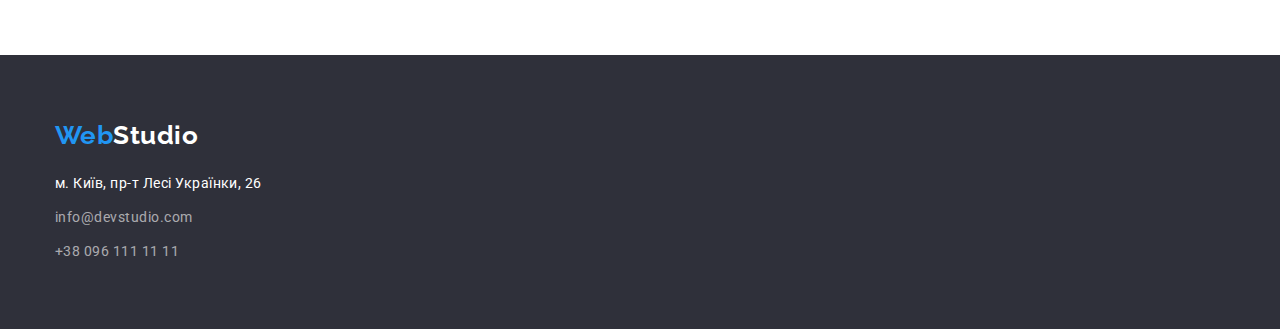
==== commit 5c7cb302: "+" ====
--- a/portfolio.html
+++ b/portfolio.html
@@ -198,8 +198,8 @@
           ><span class="logotype-footer">Web</span>Studio</a
         >
         <address>
-          <ul class="list">
-            <li>
+          <ul class="footer-address list">
+            <li class="item">
               <a
                 href="https://www.google.com.ua/maps/@50.4851493,30.4721233,14z?hl=ru"
                 target="_blank"
@@ -208,12 +208,12 @@
                 >м. Київ, пр-т Лесі Українки, 26</a
               >
             </li>
-            <li>
+            <li class="item">
               <a href="mailto:info@devstudio.com" class="address"
                 >info@devstudio.com</a
               >
             </li>
-            <li>
+            <li class="item">
               <a href="tel:+380961111111" class="address">+38 096 111 11 11</a>
             </li>
           </ul>
--- a/css/styles.css
+++ b/css/styles.css
@@ -131,6 +131,7 @@
   width: 1200;
   border: 1px solid #ececec;
 }
+
 /*Site nav*/
 
 .site-nav {
@@ -140,14 +141,6 @@
 .site-nav .item {
   align-items: center;
 }
-
-/* .site-nav .item + .item {
-  margin-left: 40px;
-} */
-
-/*.site-nav .item:last-child{
-  margin-right: 0;
-}*/
 
 .site-nav .item:not(:last-child) {
   margin-right: 50px;
@@ -262,8 +255,8 @@
   line-height: 1.71;
 }
 .no-padding {
-  padding-top: 94px;
-  padding-bottom: 0px;
+  padding-top: 0px;
+  padding-bottom: 94px;
 }
 .section-title {
   color: var(--primary-text-color);
@@ -323,10 +316,6 @@
   border-radius: 4px;
   padding: 6px 22px;
 }
-/* .item .button2:not(last-child) {
-  margin-right: 8px;
- }
-  */
 
 .knopka {
   display: flex;
@@ -423,6 +412,9 @@
 }
 .footer {
   background-color: var(--background-color);
+}
+.footer-address .item:not(:last-child) {
+  margin-bottom: 9px;
 }
 .address:hover,
 .address:focus {
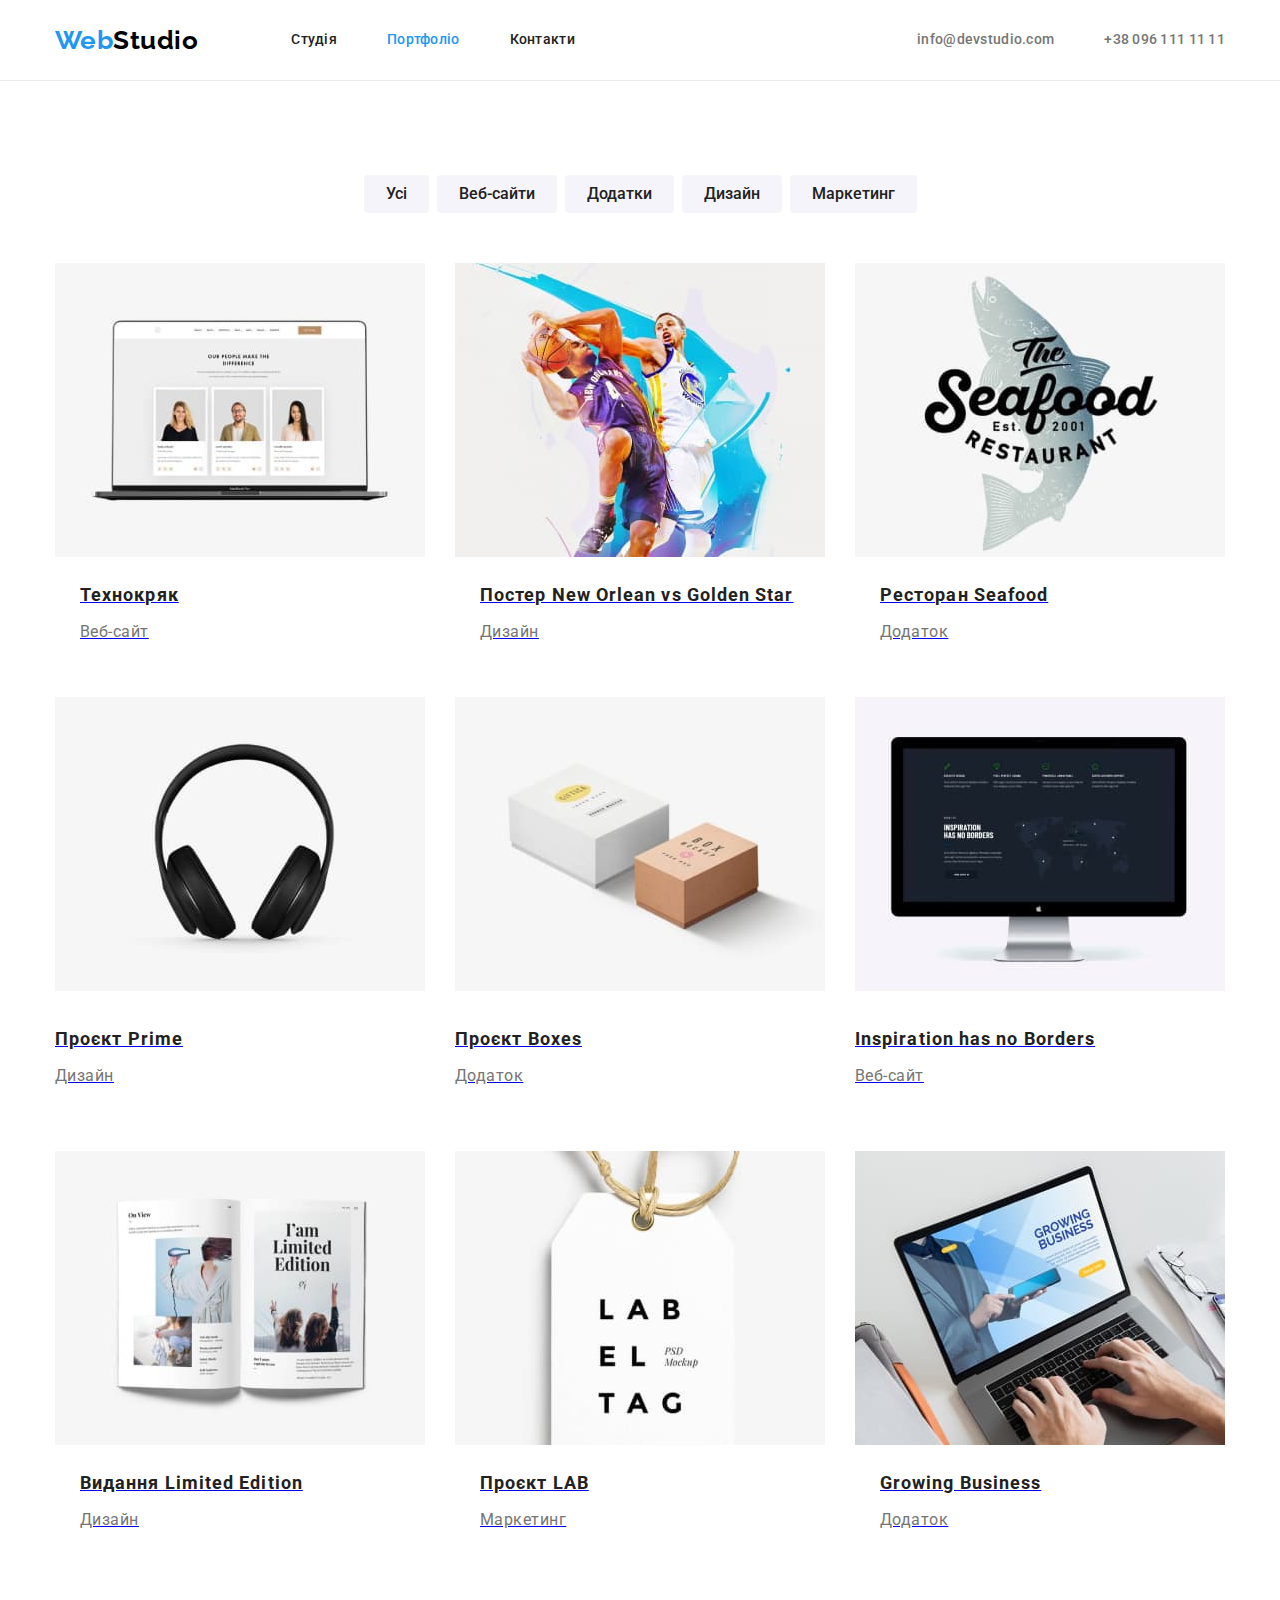
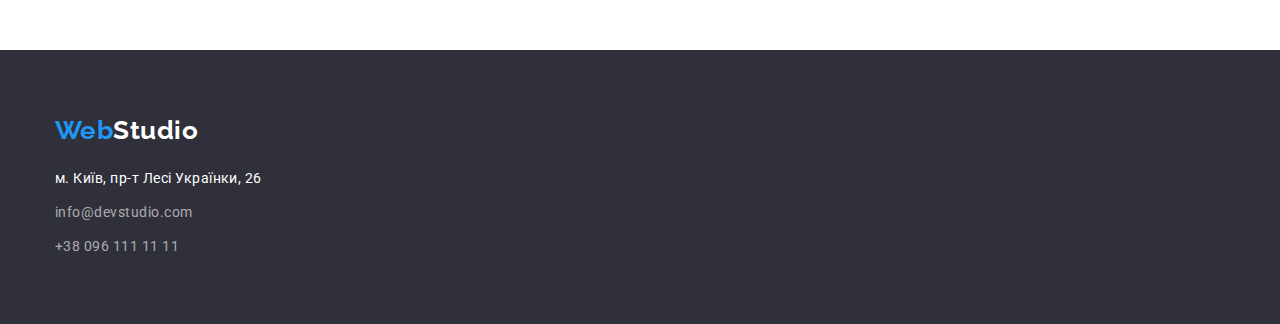
==== commit dffd087d: "Uploaded photos in "Sguoosh"" ====
--- a/portfolio.html
+++ b/portfolio.html
@@ -1,5 +1,5 @@
 <!DOCTYPE html>
-<html lang="en">
+<html lang="ua">
   <head>
     <meta charset="UTF-8" />
     <meta http-equiv="X-UA-Compatible" content="IE=edge" />
@@ -66,10 +66,10 @@
           </ul>
         </div>
         <div class="container">
-          <h1 hidden></h1>
+          <h1 class="visually-hidden">Фото постерів</h1>
           <ul class="poster list">
             <li class="item">
-              <a>
+              <a href="#">
                 <img
                   src="./images/img7.jpg"
                   alt="Екран монітору"
@@ -82,7 +82,7 @@
               </a>
             </li>
             <li class="item">
-              <a>
+              <a href="#">
                 <img
                   src="./images/img8.jpg"
                   alt="Гра у баскетбол"
@@ -97,7 +97,7 @@
               </a>
             </li>
             <li class="item">
-              <a>
+              <a href="#">
                 <img
                   src="./images/img9.jpg"
                   alt="Логотип ресторану Seafood"
@@ -110,7 +110,7 @@
               </a>
             </li>
             <li class="item">
-              <a>
+              <a href="#">
                 <img
                   src="./images/img10.jpg"
                   alt="Навушники"
@@ -123,7 +123,7 @@
               </a>
             </li>
             <li class="item">
-              <a>
+              <a href="#">
                 <img
                   src="./images/img11.jpg"
                   alt="Коробки"
@@ -136,7 +136,7 @@
               </a>
             </li>
             <li class="item">
-              <a>
+              <a href="#">
                 <img
                   src="./images/img12.jpg"
                   alt="Екран монітору"
@@ -149,7 +149,7 @@
               </a>
             </li>
             <li class="item">
-              <a>
+              <a href="#">
                 <img
                   src="./images/img13.jpg"
                   alt="Сучасний журнал"
@@ -162,7 +162,7 @@
               </a>
             </li>
             <li class="item">
-              <a>
+              <a href="#">
                 <img
                   src="./images/img14.jpg"
                   alt="Етикетка"
@@ -175,7 +175,7 @@
               </a>
             </li>
             <li class="item">
-              <a>
+              <a href="#">
                 <img
                   src="./images/img15.jpg"
                   alt="Робота за ноутбуком"
--- a/css/styles.css
+++ b/css/styles.css
@@ -109,6 +109,7 @@
 }
 .header {
   background-color: var(--accent-color);
+  border-bottom: 1px solid #ececec;
 }
 .logo:hover,
 .logo:focus {
@@ -127,10 +128,10 @@
   align-items: center;
 }
 
-.strip {
+/* .strip {
   width: 1200;
   border: 1px solid #ececec;
-}
+} */
 
 /*Site nav*/
 
@@ -202,6 +203,8 @@
   text-transform: uppercase;
   margin-top: 0;
   margin-bottom: 30px;
+  max-width: 696px;
+  margin: 0 auto 30px;
 }
 
 /*Section*/
@@ -215,6 +218,18 @@
   color: var(--primary-text-color);
   padding-bottom: 200px;
   padding-top: 200px;
+}
+.visually-hidden {
+  position: absolute;
+  white-space: nowrap;
+  width: 1px;
+  height: 1px;
+  overflow: hidden;
+  border: 0;
+  padding: 0;
+  clip: rect(0 0 0 0);
+  clip-path: inset(50%);
+  margin: -1px;
 }
 .features-list .title {
   color: var(--primary-text-color);
@@ -260,6 +275,7 @@
 }
 .section-title {
   color: var(--primary-text-color);
+  background-color: red;
   font-weight: 700;
   font-size: 14px;
   line-height: 1.14;
@@ -296,8 +312,8 @@
   padding: 10px 32px;
   min-width: 216px;
   border: 0;
-  /* cursor: pointer;
-  display: inline-block; */
+  cursor: pointer;
+  /* display: inline-block; */
 }
 .button-hero:active {
   background-color: var(--primary-white-color);
@@ -315,6 +331,7 @@
   border: none;
   border-radius: 4px;
   padding: 6px 22px;
+  cursor: pointer;
 }
 
 .knopka {
@@ -369,7 +386,7 @@
 .devices {
   display: flex;
   flex-wrap: wrap;
-  margin-top: 50px;
+  /* margin-top: 50px; */
 }
 .devices .item {
   margin-right: 30px;
@@ -395,7 +412,6 @@
 .logo-footer {
   color: var(--accent-color);
   font-family: "Raleway";
-  font-style: normal;
   font-weight: 700;
   font-size: 26px;
   line-height: 1.2;
@@ -463,14 +479,17 @@
   gap: 30px;
 }
 .poster .item {
-  width: 370px;
+  /* width: 370px; */
+  flex-basis: calc ((100%-60px) / 3);
   background-color: var(--button-portfolio-bckgrn);
-  border: 1px solid var(--button-border-portfolio);
-  /* margin-bottom: 94px; */
+  /* border: 1px solid var(--button-border-portfolio);
+  margin-bottom: 94px; */
 }
 .item-list {
-  padding: 30px 32px;
+  padding: 30px 0px;
 }
 .item-list2 {
   padding: 20px 24px;
-}
+  border: 1px solid transparent;
+  border-top: none;
+}
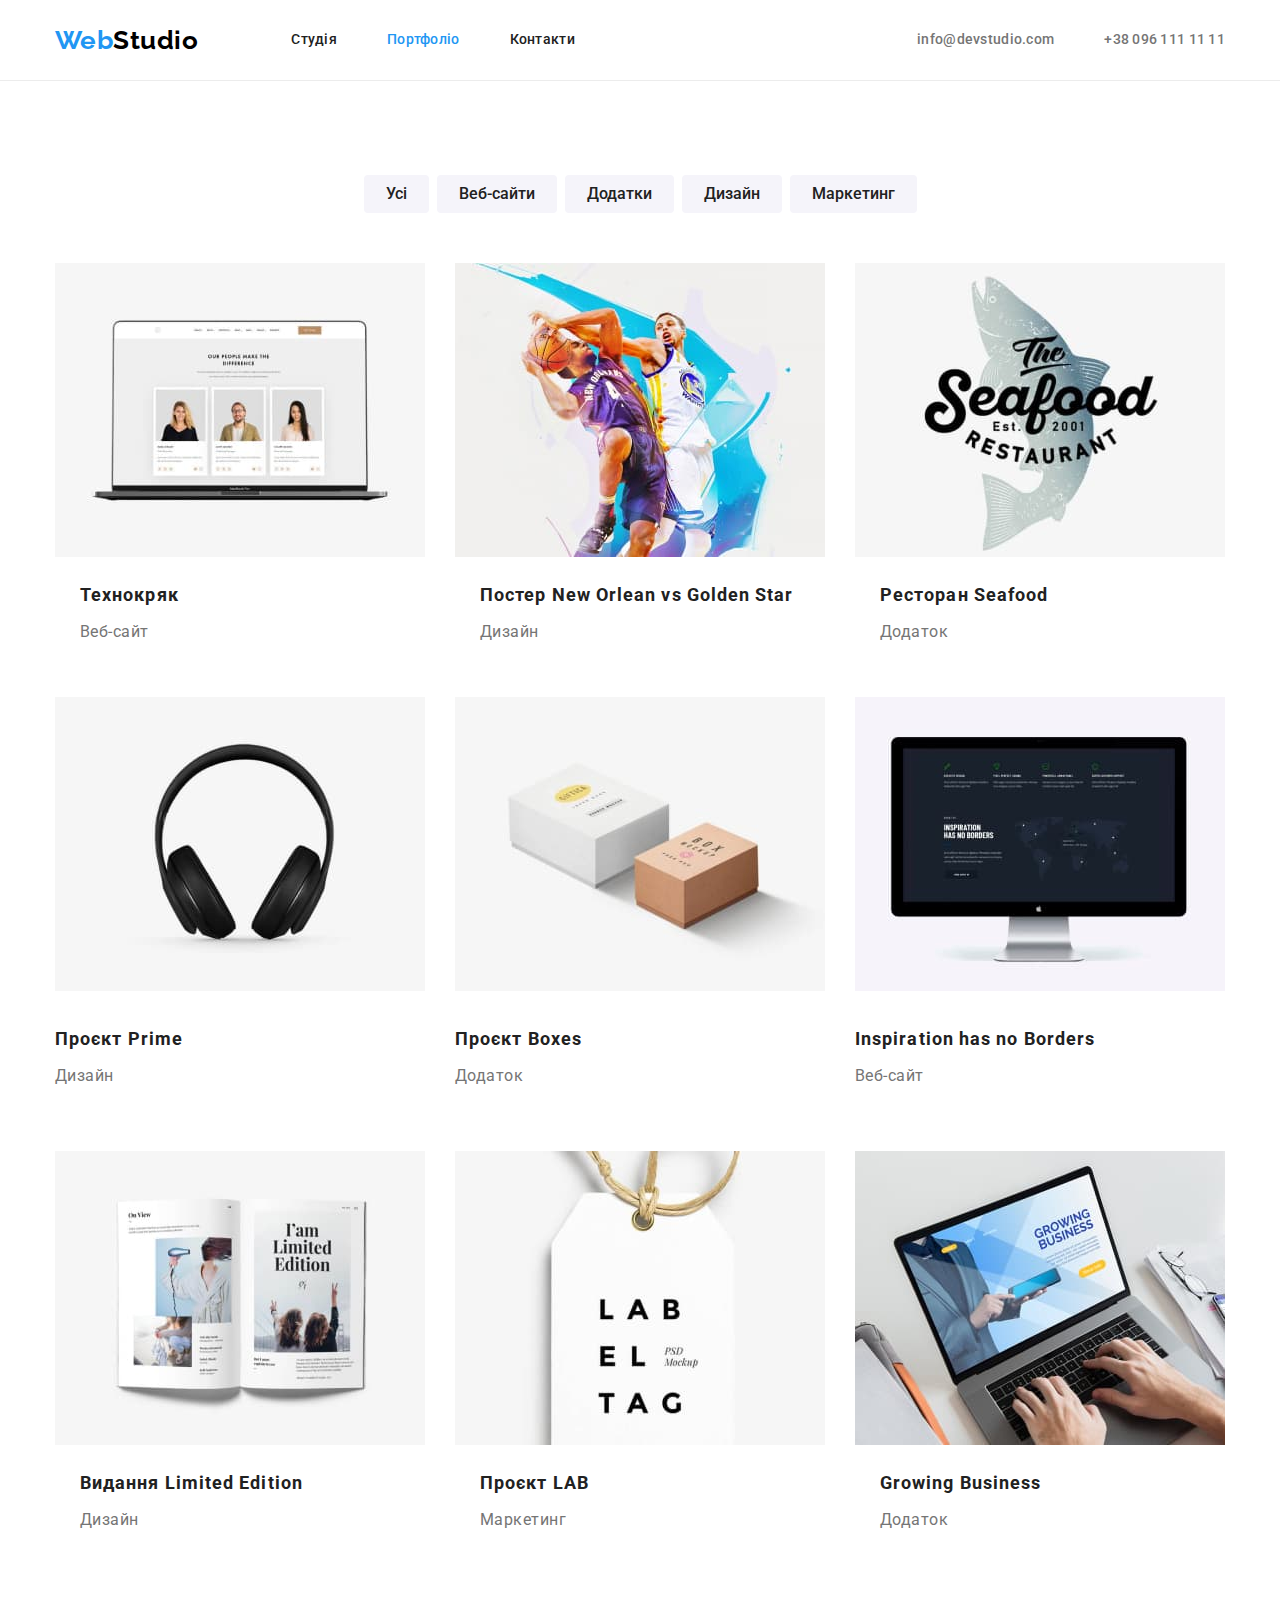
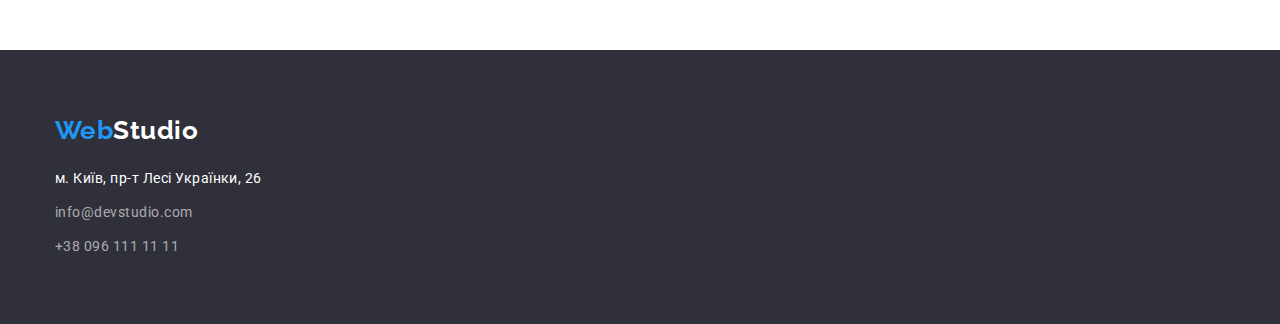
==== commit 92ae4ac7: "Finished it" ====
--- a/portfolio.html
+++ b/portfolio.html
@@ -1,5 +1,5 @@
 <!DOCTYPE html>
-<html lang="ua">
+<html lang="uk">
   <head>
     <meta charset="UTF-8" />
     <meta http-equiv="X-UA-Compatible" content="IE=edge" />
@@ -69,7 +69,7 @@
           <h1 class="visually-hidden">Фото постерів</h1>
           <ul class="poster list">
             <li class="item">
-              <a href="#">
+              <a href="#" class="picture">
                 <img
                   src="./images/img7.jpg"
                   alt="Екран монітору"
@@ -82,7 +82,7 @@
               </a>
             </li>
             <li class="item">
-              <a href="#">
+              <a href="#" class="picture">
                 <img
                   src="./images/img8.jpg"
                   alt="Гра у баскетбол"
@@ -97,7 +97,7 @@
               </a>
             </li>
             <li class="item">
-              <a href="#">
+              <a href="#" class="picture">
                 <img
                   src="./images/img9.jpg"
                   alt="Логотип ресторану Seafood"
@@ -110,7 +110,7 @@
               </a>
             </li>
             <li class="item">
-              <a href="#">
+              <a href="#" class="picture">
                 <img
                   src="./images/img10.jpg"
                   alt="Навушники"
@@ -123,7 +123,7 @@
               </a>
             </li>
             <li class="item">
-              <a href="#">
+              <a href="#" class="picture">
                 <img
                   src="./images/img11.jpg"
                   alt="Коробки"
@@ -136,7 +136,7 @@
               </a>
             </li>
             <li class="item">
-              <a href="#">
+              <a href="#" class="picture">
                 <img
                   src="./images/img12.jpg"
                   alt="Екран монітору"
@@ -149,7 +149,7 @@
               </a>
             </li>
             <li class="item">
-              <a href="#">
+              <a href="#" class="picture">
                 <img
                   src="./images/img13.jpg"
                   alt="Сучасний журнал"
@@ -162,7 +162,7 @@
               </a>
             </li>
             <li class="item">
-              <a href="#">
+              <a href="#" class="picture">
                 <img
                   src="./images/img14.jpg"
                   alt="Етикетка"
@@ -175,7 +175,7 @@
               </a>
             </li>
             <li class="item">
-              <a href="#">
+              <a href="#" class="picture">
                 <img
                   src="./images/img15.jpg"
                   alt="Робота за ноутбуком"
--- a/css/styles.css
+++ b/css/styles.css
@@ -111,9 +111,10 @@
   background-color: var(--accent-color);
   border-bottom: 1px solid #ececec;
 }
+
 .logo:hover,
 .logo:focus {
-  color: var(--navigation-color);
+  text-decoration: underline var(--navigation-color);
 }
 .logotype {
   color: var(--navigation-color);
@@ -127,11 +128,6 @@
   display: flex;
   align-items: center;
 }
-
-/* .strip {
-  width: 1200;
-  border: 1px solid #ececec;
-} */
 
 /*Site nav*/
 
@@ -315,6 +311,11 @@
   cursor: pointer;
   /* display: inline-block; */
 }
+.button-hero:hover,
+.button-hero:focus {
+  background-color: #188ce8;
+}
+
 .button-hero:active {
   background-color: var(--primary-white-color);
   color: #2196f3;
@@ -353,7 +354,9 @@
   background-color: var(--primary-white-color);
   color: var(--navigation-color);
 }
-
+.picture {
+  text-decoration: underline transparent;
+}
 .paragraph2 {
   color: var(--secondary-text-color);
   font-weight: 400;
@@ -424,8 +427,9 @@
 }
 .logo-footer:hover,
 .logo-footer:focus {
-  color: var(--navigation-color);
-}
+  text-decoration: underline var(--navigation-color);
+}
+
 .footer {
   background-color: var(--background-color);
 }
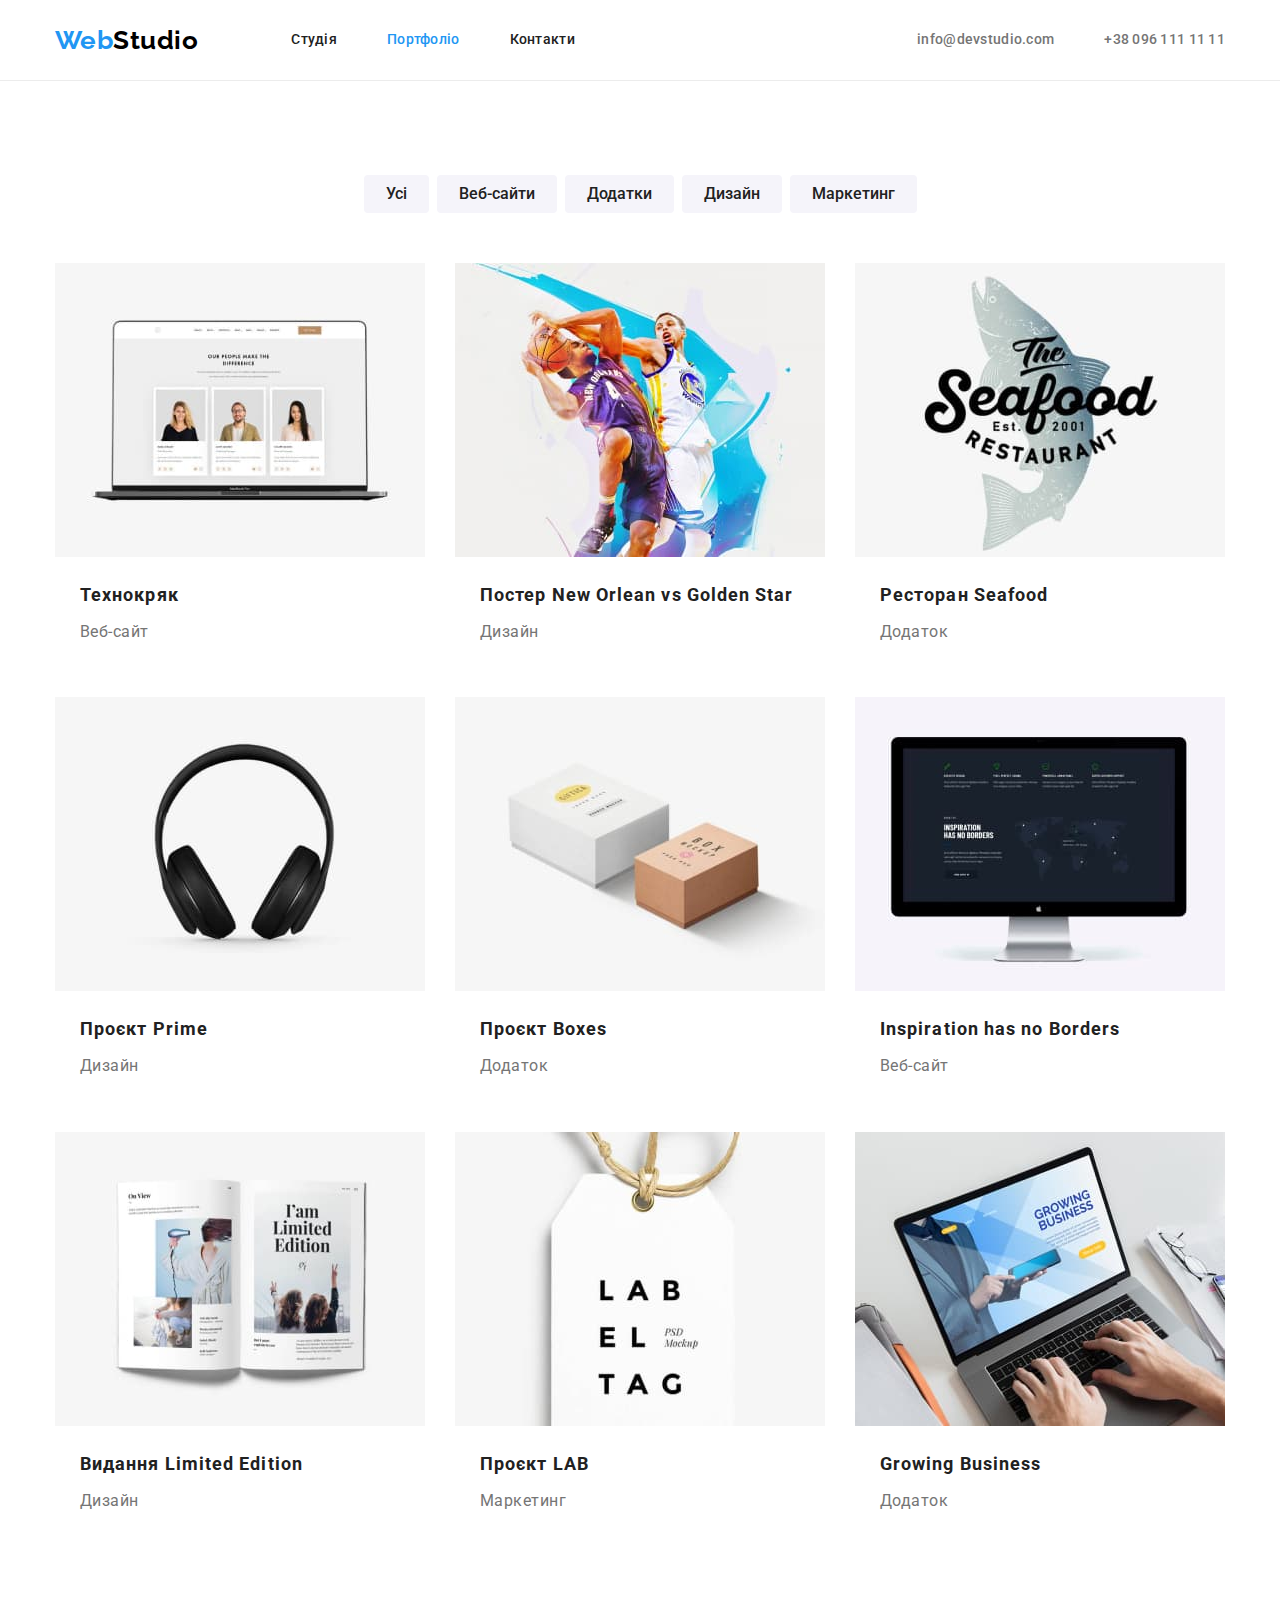
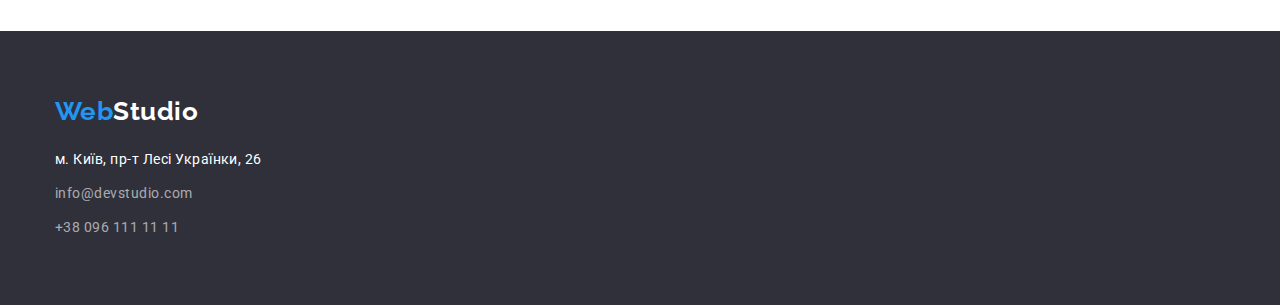
==== commit de3579b6: "Fixed the mistakes" ====
--- a/portfolio.html
+++ b/portfolio.html
@@ -116,7 +116,7 @@
                   alt="Навушники"
                   width="370"
                   height="294" />
-                <div class="item-list">
+                <div class="item-list2">
                   <h2 class="section-hryak">Проєкт Prime</h2>
                   <p class="paragraph3">Дизайн</p>
                 </div>
@@ -129,7 +129,7 @@
                   alt="Коробки"
                   width="370"
                   height="294" />
-                <div class="item-list">
+                <div class="item-list2">
                   <h2 class="section-hryak">Проєкт Boxes</h2>
                   <p class="paragraph3">Додаток</p>
                 </div>
@@ -142,7 +142,7 @@
                   alt="Екран монітору"
                   width="370"
                   height="294" />
-                <div class="item-list">
+                <div class="item-list2">
                   <h2 class="section-hryak">Inspiration has no Borders</h2>
                   <p class="paragraph3">Веб-сайт</p>
                 </div>
